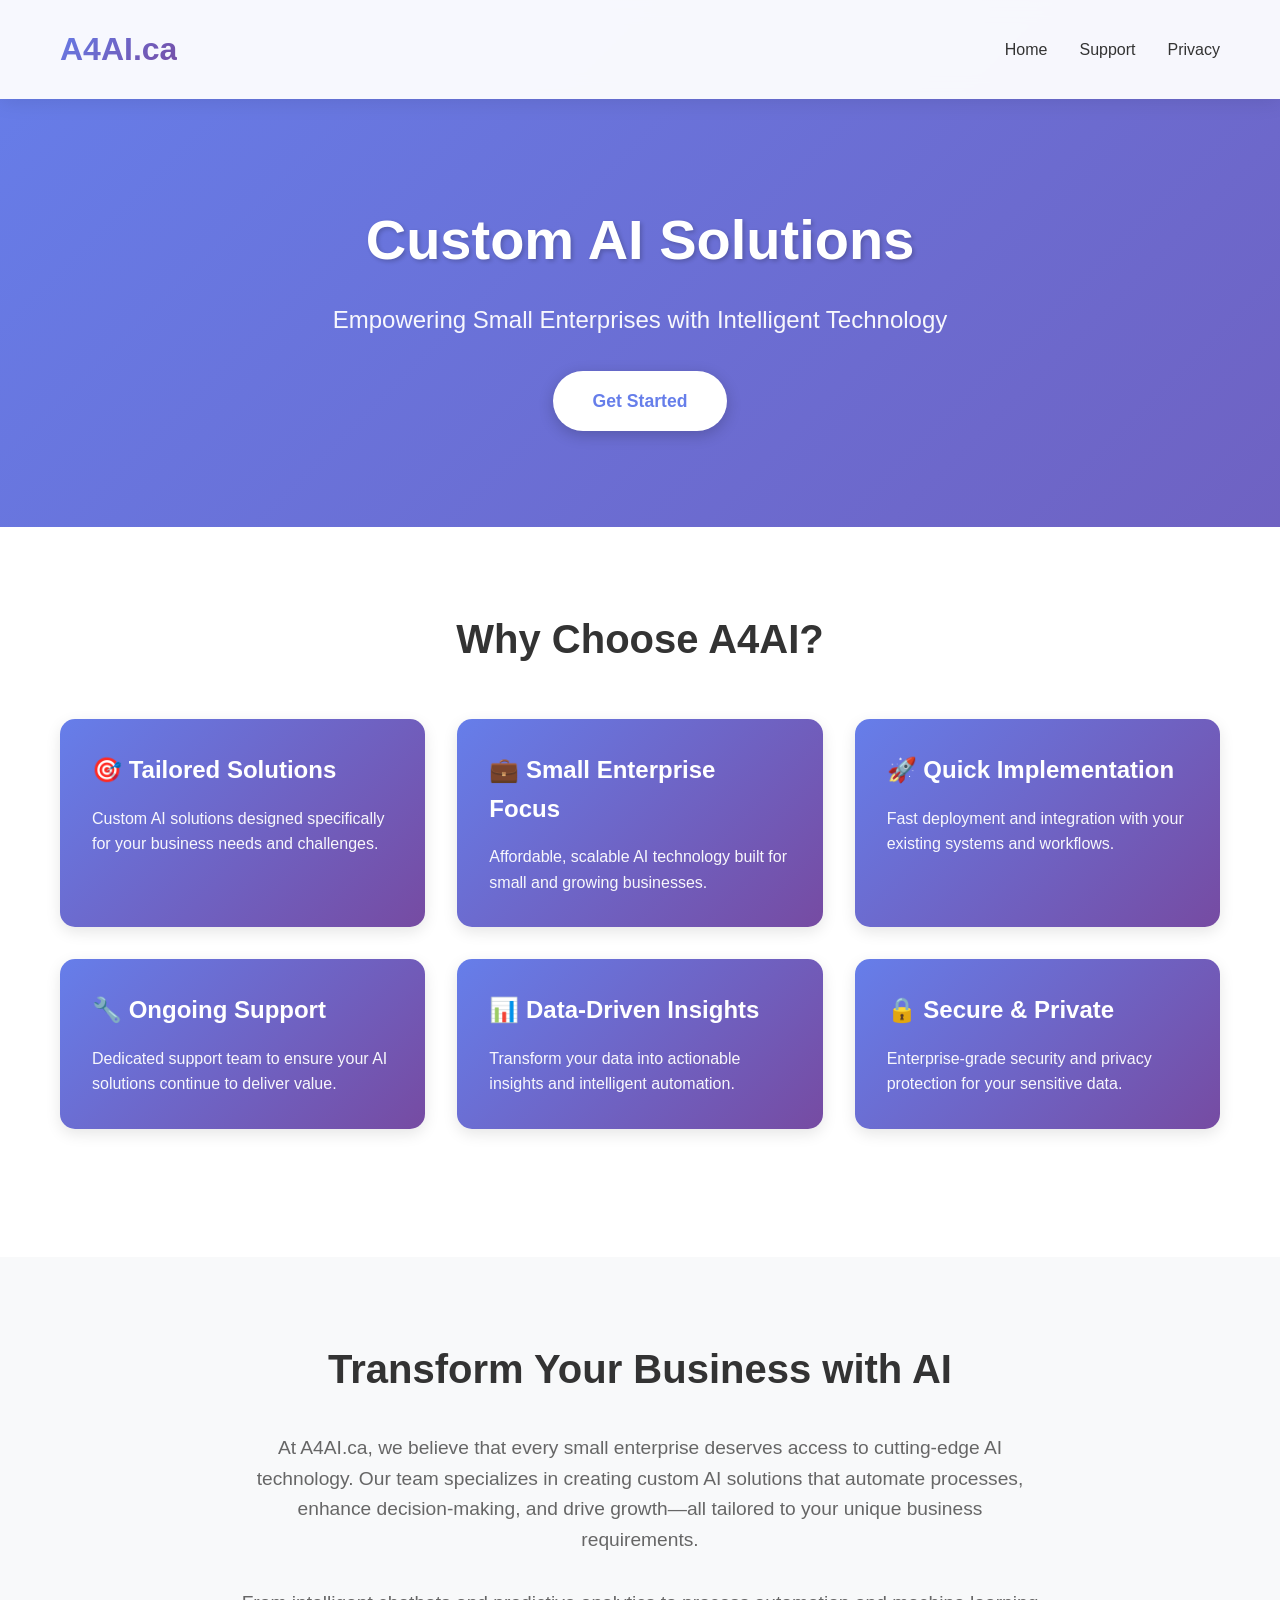
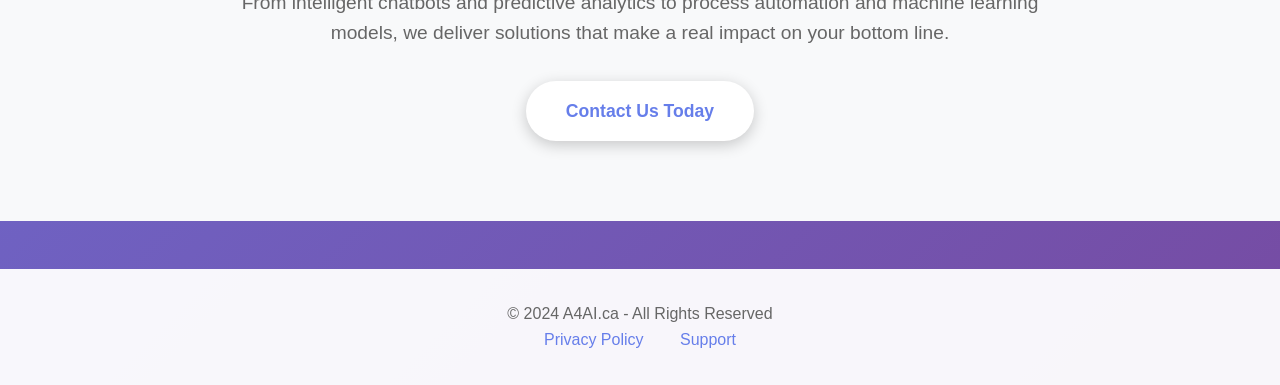
==== index.html @ 9f026d77 "Build professional A4AI.ca static website with organized CSS structure - Created homepage (index.htm" ====
<!DOCTYPE html>
<html lang="en">
<head>
    <meta charset="UTF-8">
    <meta name="viewport" content="width=device-width, initial-scale=1.0">
    <title>A4AI.ca - Custom AI Solutions for Small Enterprises</title>
    <link rel="stylesheet" href="static/css/main.css">
    <link rel="stylesheet" href="static/css/home.css">
</head>
<body>
    <header>
        <div class="container">
            <nav>
                <div class="logo">A4AI.ca</div>
                <ul>
                    <li><a href="index.html">Home</a></li>
                    <li><a href="support.html">Support</a></li>
                    <li><a href="privacy.html">Privacy</a></li>
                </ul>
            </nav>
        </div>
    </header>

    <section class="hero">
        <div class="container">
            <h1>Custom AI Solutions</h1>
            <p>Empowering Small Enterprises with Intelligent Technology</p>
            <a href="support.html" class="cta-button">Get Started</a>
        </div>
    </section>

    <section class="features">
        <div class="container">
            <h2>Why Choose A4AI?</h2>
            <div class="feature-grid">
                <div class="feature-card">
                    <h3>🎯 Tailored Solutions</h3>
                    <p>Custom AI solutions designed specifically for your business needs and challenges.</p>
                </div>
                <div class="feature-card">
                    <h3>💼 Small Enterprise Focus</h3>
                    <p>Affordable, scalable AI technology built for small and growing businesses.</p>
                </div>
                <div class="feature-card">
                    <h3>🚀 Quick Implementation</h3>
                    <p>Fast deployment and integration with your existing systems and workflows.</p>
                </div>
                <div class="feature-card">
                    <h3>🔧 Ongoing Support</h3>
                    <p>Dedicated support team to ensure your AI solutions continue to deliver value.</p>
                </div>
                <div class="feature-card">
                    <h3>📊 Data-Driven Insights</h3>
                    <p>Transform your data into actionable insights and intelligent automation.</p>
                </div>
                <div class="feature-card">
                    <h3>🔒 Secure & Private</h3>
                    <p>Enterprise-grade security and privacy protection for your sensitive data.</p>
                </div>
            </div>
        </div>
    </section>

    <section class="about">
        <div class="container">
            <h2>Transform Your Business with AI</h2>
            <p>
                At A4AI.ca, we believe that every small enterprise deserves access to cutting-edge AI technology.
                Our team specializes in creating custom AI solutions that automate processes, enhance decision-making,
                and drive growth—all tailored to your unique business requirements.
            </p>
            <p>
                From intelligent chatbots and predictive analytics to process automation and machine learning models,
                we deliver solutions that make a real impact on your bottom line.
            </p>
            <a href="support.html" class="cta-button">Contact Us Today</a>
        </div>
    </section>

    <footer>
        <div class="container">
            <p>&copy; 2024 A4AI.ca - All Rights Reserved</p>
            <div>
                <a href="privacy.html">Privacy Policy</a>
                <a href="support.html">Support</a>
            </div>
        </div>
    </footer>
</body>
</html>
---- static/css/main.css ----
* {
    margin: 0;
    padding: 0;
    box-sizing: border-box;
}

body {
    font-family: 'Segoe UI', Tahoma, Geneva, Verdana, sans-serif;
    line-height: 1.6;
    color: #333;
    background: linear-gradient(135deg, #667eea 0%, #764ba2 100%);
    min-height: 100vh;
}

.container {
    max-width: 1200px;
    margin: 0 auto;
    padding: 0 20px;
}

header {
    background: rgba(255, 255, 255, 0.95);
    backdrop-filter: blur(10px);
    box-shadow: 0 2px 20px rgba(0, 0, 0, 0.1);
    position: sticky;
    top: 0;
    z-index: 100;
}

nav {
    display: flex;
    justify-content: space-between;
    align-items: center;
    padding: 1.5rem 0;
}

.logo {
    font-size: 2rem;
    font-weight: bold;
    background: linear-gradient(135deg, #667eea 0%, #764ba2 100%);
    -webkit-background-clip: text;
    -webkit-text-fill-color: transparent;
    background-clip: text;
}

nav ul {
    display: flex;
    list-style: none;
    gap: 2rem;
}

nav a {
    color: #333;
    text-decoration: none;
    font-weight: 500;
    transition: color 0.3s;
}

nav a:hover {
    color: #667eea;
}

footer {
    background: rgba(255, 255, 255, 0.95);
    padding: 2rem 0;
    text-align: center;
    color: #666;
    margin-top: 3rem;
}

footer a {
    color: #667eea;
    text-decoration: none;
    margin: 0 1rem;
}

footer a:hover {
    text-decoration: underline;
}

@media (max-width: 768px) {
    nav ul {
        gap: 1rem;
    }
}
---- static/css/home.css ----
.hero {
    text-align: center;
    padding: 6rem 0;
    color: white;
}

.hero h1 {
    font-size: 3.5rem;
    margin-bottom: 1rem;
    text-shadow: 2px 2px 4px rgba(0, 0, 0, 0.2);
}

.hero p {
    font-size: 1.5rem;
    margin-bottom: 2rem;
    opacity: 0.95;
}

.cta-button {
    display: inline-block;
    background: white;
    color: #667eea;
    padding: 1rem 2.5rem;
    border-radius: 50px;
    text-decoration: none;
    font-weight: bold;
    font-size: 1.1rem;
    transition: transform 0.3s, box-shadow 0.3s;
    box-shadow: 0 4px 15px rgba(0, 0, 0, 0.2);
}

.cta-button:hover {
    transform: translateY(-3px);
    box-shadow: 0 6px 20px rgba(0, 0, 0, 0.3);
}

.features {
    background: white;
    padding: 5rem 0;
}

.features h2 {
    text-align: center;
    font-size: 2.5rem;
    margin-bottom: 3rem;
    color: #333;
}

.feature-grid {
    display: grid;
    grid-template-columns: repeat(auto-fit, minmax(300px, 1fr));
    gap: 2rem;
    margin-bottom: 3rem;
}

.feature-card {
    background: linear-gradient(135deg, #667eea 0%, #764ba2 100%);
    padding: 2rem;
    border-radius: 15px;
    color: white;
    box-shadow: 0 5px 15px rgba(0, 0, 0, 0.1);
    transition: transform 0.3s;
}

.feature-card:hover {
    transform: translateY(-5px);
}

.feature-card h3 {
    font-size: 1.5rem;
    margin-bottom: 1rem;
}

.feature-card p {
    opacity: 0.95;
}

.about {
    background: #f8f9fa;
    padding: 5rem 0;
    text-align: center;
}

.about h2 {
    font-size: 2.5rem;
    margin-bottom: 2rem;
    color: #333;
}

.about p {
    font-size: 1.2rem;
    max-width: 800px;
    margin: 0 auto 2rem;
    color: #666;
}

@media (max-width: 768px) {
    .hero h1 {
        font-size: 2.5rem;
    }

    .hero p {
        font-size: 1.2rem;
    }

    .feature-grid {
        grid-template-columns: 1fr;
    }
}
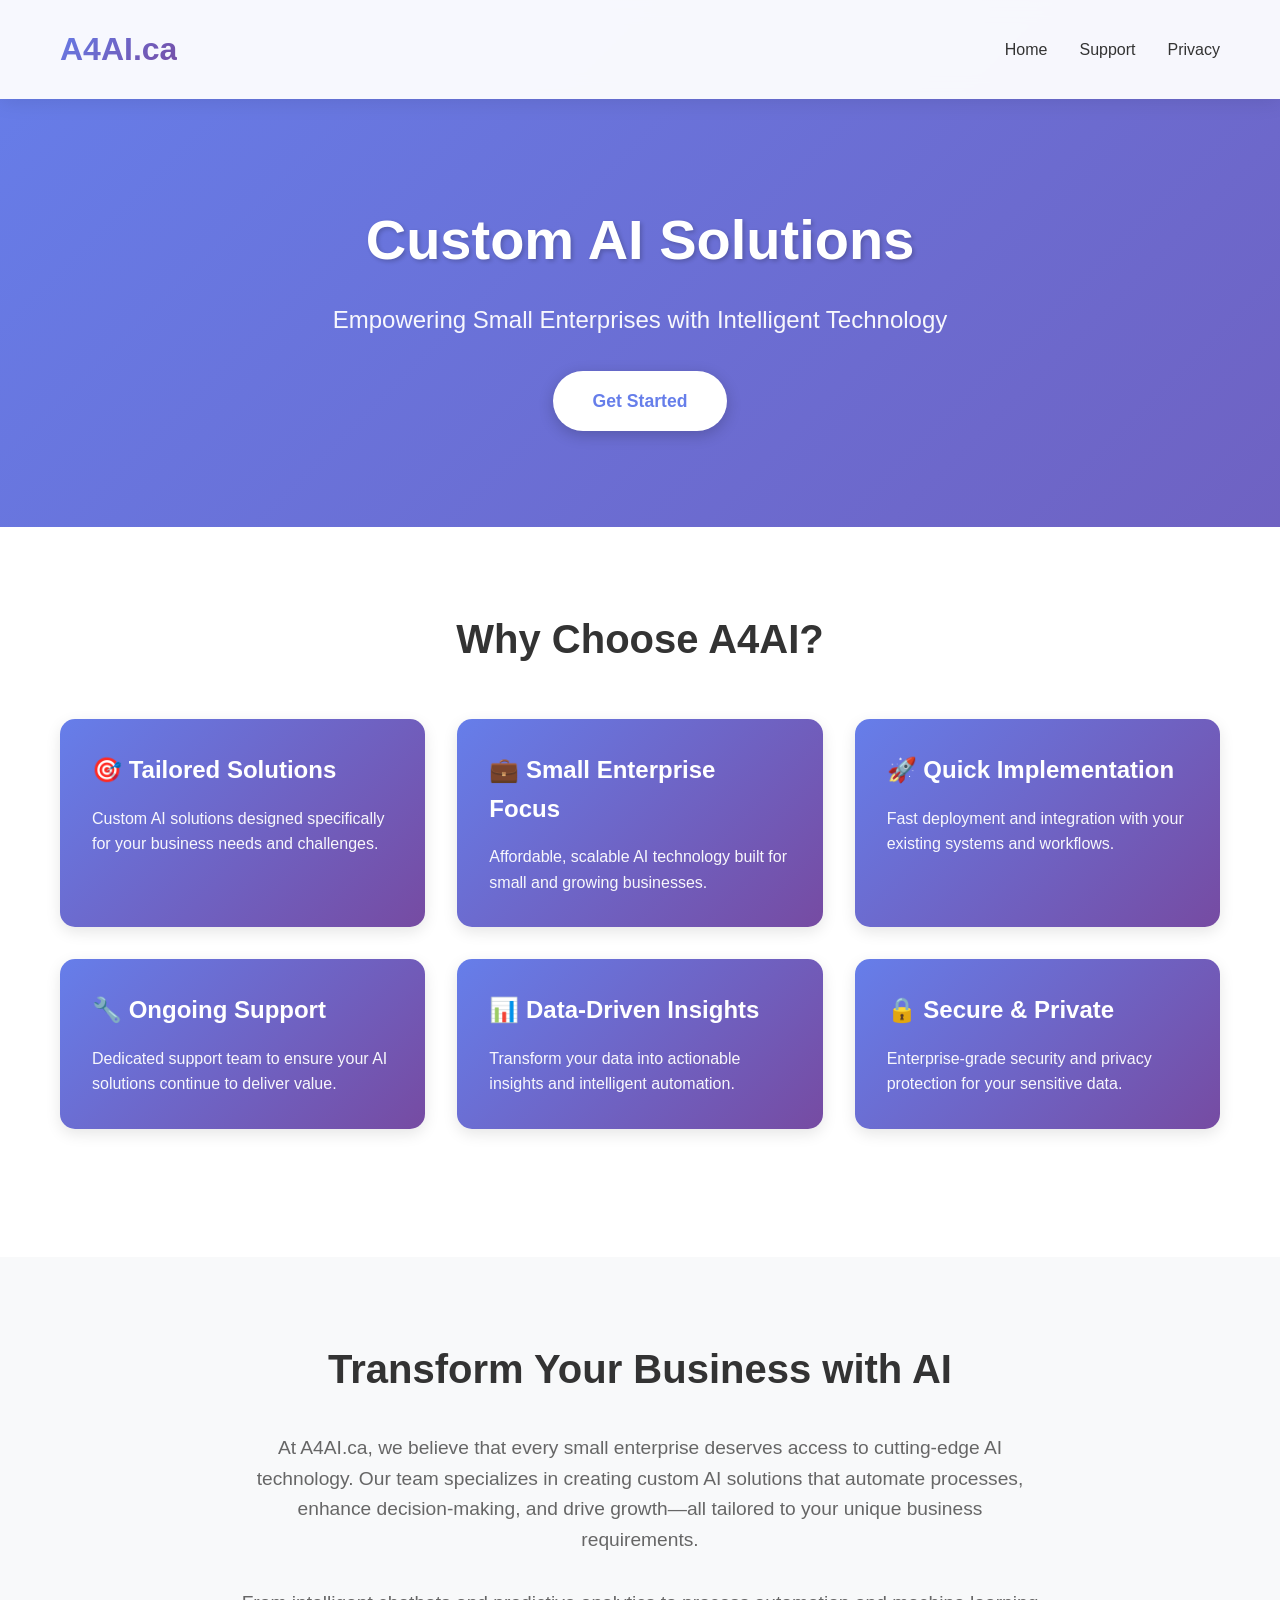
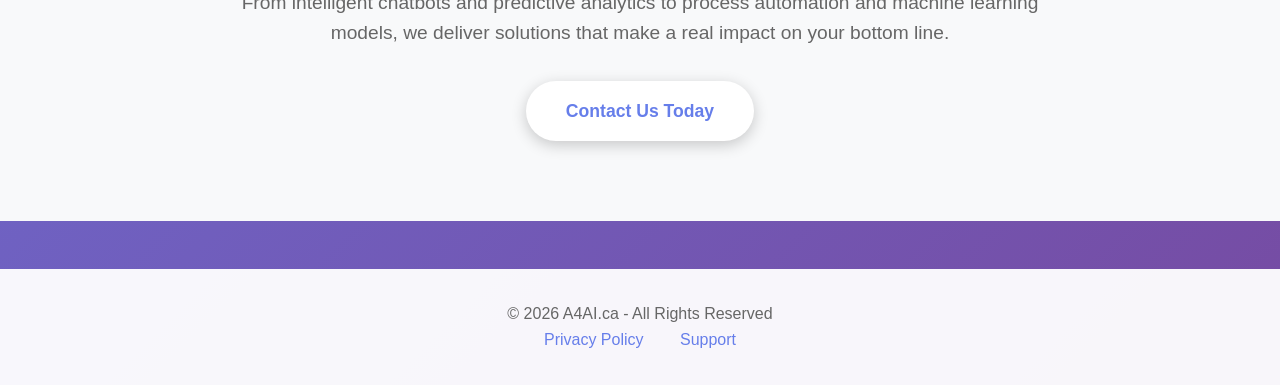
==== commit baa913a9: "Update copyright year to 2026 🤖 Generated with [Claude Code](https://claude.com/claude-code)  Co-Aut" ====
--- a/index.html
+++ b/index.html
@@ -79,7 +79,7 @@
 
     <footer>
         <div class="container">
-            <p>&copy; 2024 A4AI.ca - All Rights Reserved</p>
+            <p>&copy; 2026 A4AI.ca - All Rights Reserved</p>
             <div>
                 <a href="privacy.html">Privacy Policy</a>
                 <a href="support.html">Support</a>
